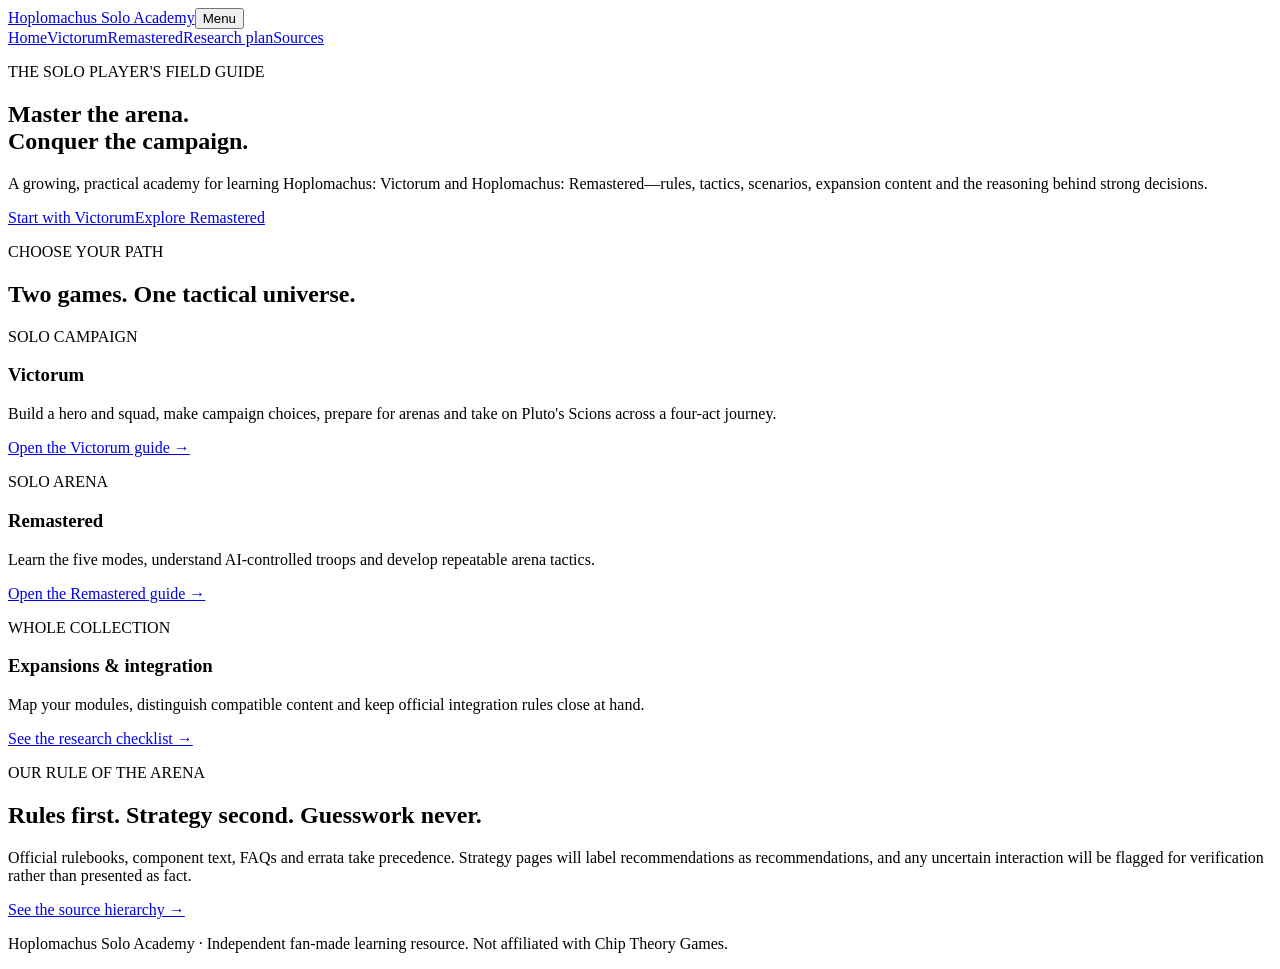
==== index.html @ a227d9bb "Add navigable Hoplomachus Academy homepage" ====
<!doctype html>
<html lang="en"><head><meta charset="utf-8"><meta name="viewport" content="width=device-width,initial-scale=1"><meta name="description" content="A practical solo guide to Hoplomachus Victorum and Remastered."><title>Hoplomachus Solo Academy</title><link rel="stylesheet" href="assets/style.css"></head>
<body><header class="site-header"><a class="brand" href="index.html">Hoplomachus <span>Solo Academy</span></a><button class="menu-toggle" aria-expanded="false" aria-controls="site-nav">Menu</button><nav id="site-nav" aria-label="Main navigation"><a href="index.html" aria-current="page">Home</a><a href="guides/victorum-start.html">Victorum</a><a href="guides/remastered-start.html">Remastered</a><a href="research/scope.html">Research plan</a><a href="sources.html">Sources</a></nav></header>
<main><section class="hero"><p class="eyebrow">THE SOLO PLAYER'S FIELD GUIDE</p><h1>Master the arena.<br><span>Conquer the campaign.</span></h1><p class="lead">A growing, practical academy for learning Hoplomachus: Victorum and Hoplomachus: Remastered—rules, tactics, scenarios, expansion content and the reasoning behind strong decisions.</p><div class="actions"><a class="button" href="guides/victorum-start.html">Start with Victorum</a><a class="button secondary" href="guides/remastered-start.html">Explore Remastered</a></div></section>
<section class="section"><div class="section-heading"><p class="eyebrow">CHOOSE YOUR PATH</p><h2>Two games. One tactical universe.</h2></div><div class="cards"><article class="card"><p class="tag">SOLO CAMPAIGN</p><h3>Victorum</h3><p>Build a hero and squad, make campaign choices, prepare for arenas and take on Pluto's Scions across a four-act journey.</p><a href="guides/victorum-start.html">Open the Victorum guide →</a></article><article class="card"><p class="tag">SOLO ARENA</p><h3>Remastered</h3><p>Learn the five modes, understand AI-controlled troops and develop repeatable arena tactics.</p><a href="guides/remastered-start.html">Open the Remastered guide →</a></article><article class="card"><p class="tag">WHOLE COLLECTION</p><h3>Expansions & integration</h3><p>Map your modules, distinguish compatible content and keep official integration rules close at hand.</p><a href="research/scope.html">See the research checklist →</a></article></div></section>
<section class="section muted"><p class="eyebrow">OUR RULE OF THE ARENA</p><h2>Rules first. Strategy second. Guesswork never.</h2><p>Official rulebooks, component text, FAQs and errata take precedence. Strategy pages will label recommendations as recommendations, and any uncertain interaction will be flagged for verification rather than presented as fact.</p><a href="sources.html">See the source hierarchy →</a></section></main><footer><p>Hoplomachus Solo Academy · Independent fan-made learning resource. Not affiliated with Chip Theory Games.</p></footer><script src="assets/site.js"></script></body></html>
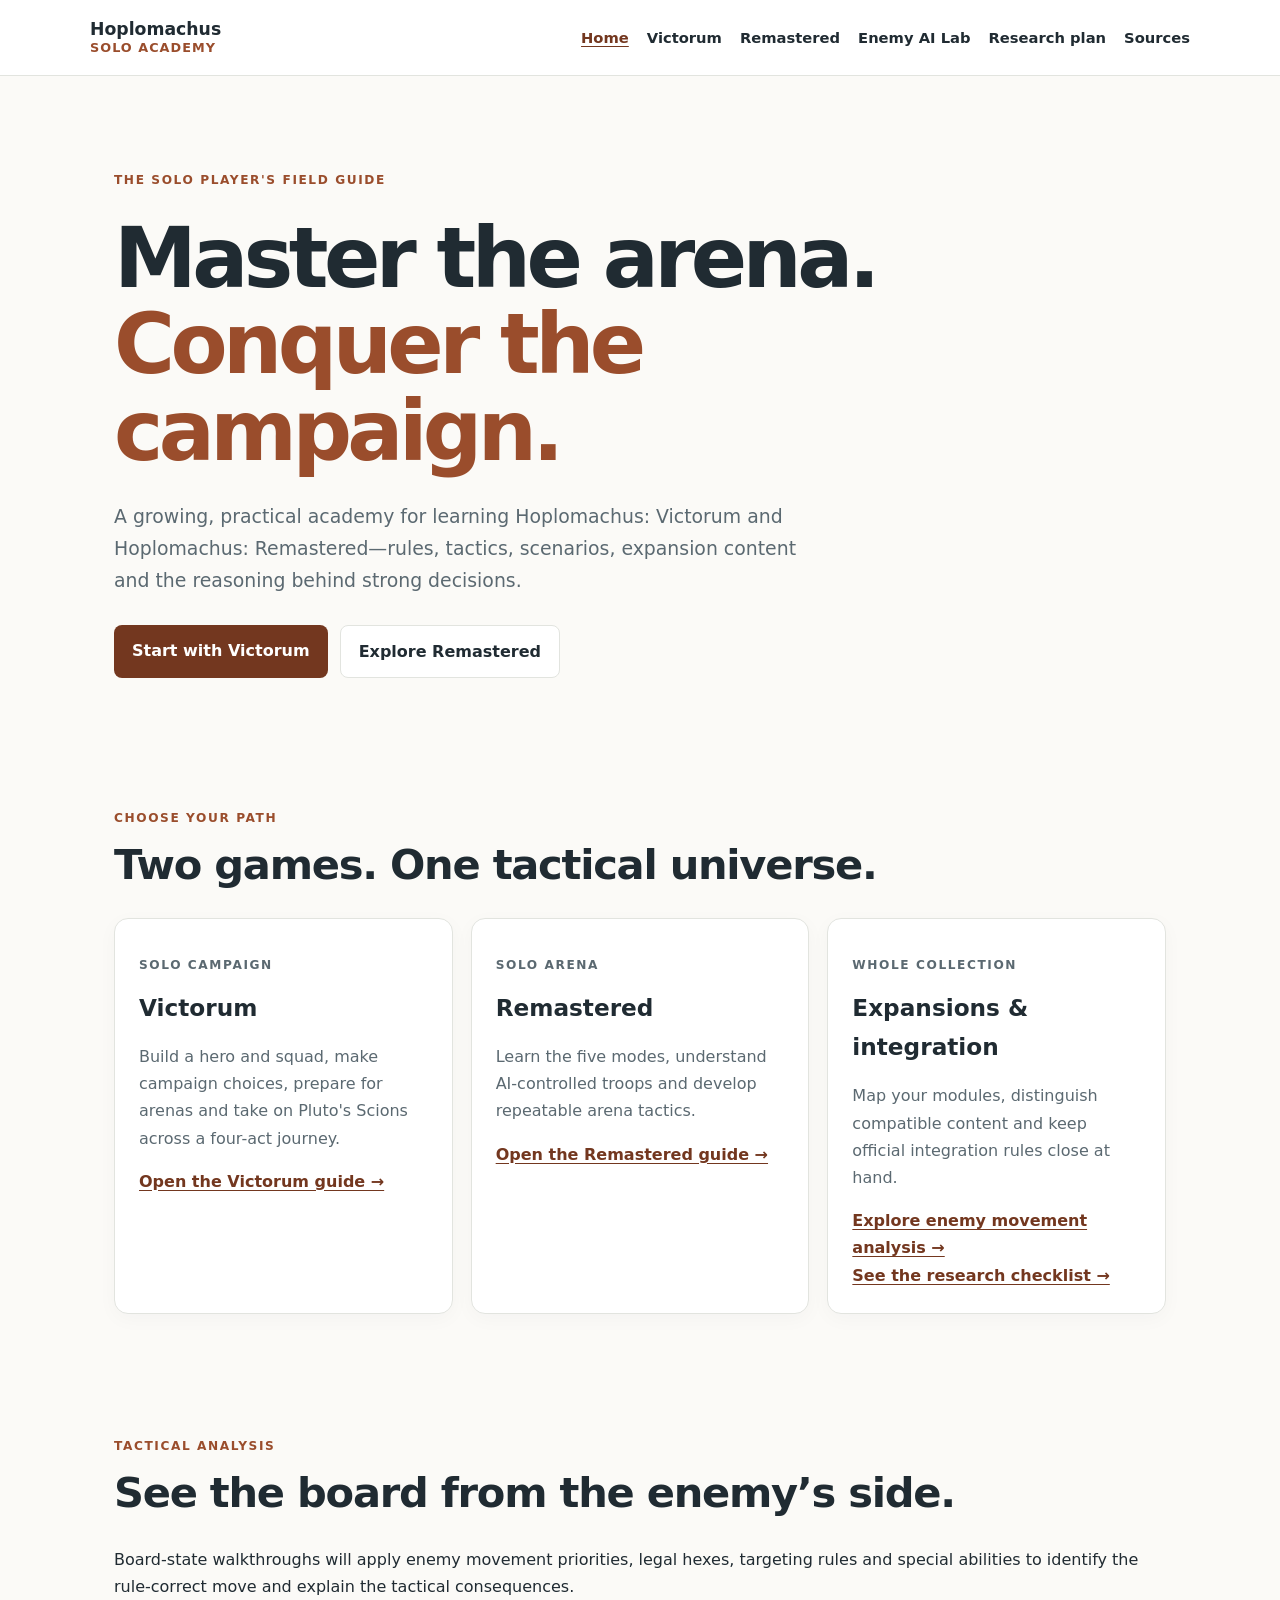
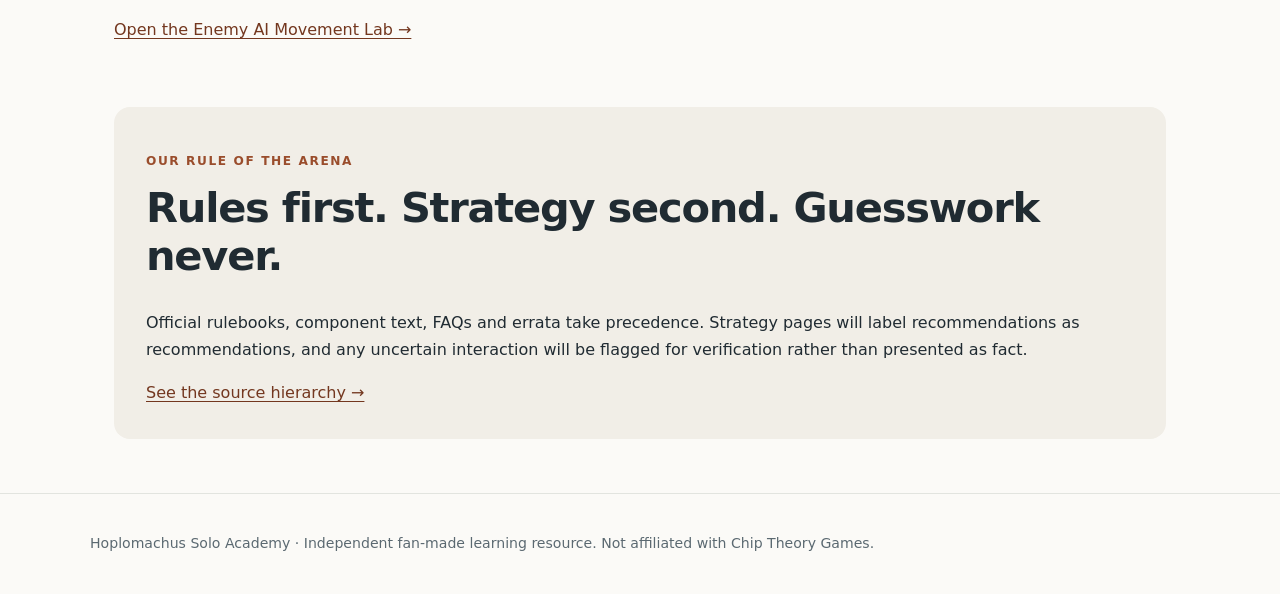
==== commit 65aaf37b: "Add enemy AI movement lab to site navigation and research plan" ====
--- a/index.html
+++ b/index.html
@@ -1,6 +1,6 @@
 <!doctype html>
 <html lang="en"><head><meta charset="utf-8"><meta name="viewport" content="width=device-width,initial-scale=1"><meta name="description" content="A practical solo guide to Hoplomachus Victorum and Remastered."><title>Hoplomachus Solo Academy</title><link rel="stylesheet" href="assets/style.css"></head>
-<body><header class="site-header"><a class="brand" href="index.html">Hoplomachus <span>Solo Academy</span></a><button class="menu-toggle" aria-expanded="false" aria-controls="site-nav">Menu</button><nav id="site-nav" aria-label="Main navigation"><a href="index.html" aria-current="page">Home</a><a href="guides/victorum-start.html">Victorum</a><a href="guides/remastered-start.html">Remastered</a><a href="research/scope.html">Research plan</a><a href="sources.html">Sources</a></nav></header>
+<body><header class="site-header"><a class="brand" href="index.html">Hoplomachus <span>Solo Academy</span></a><button class="menu-toggle" aria-expanded="false" aria-controls="site-nav">Menu</button><nav id="site-nav" aria-label="Main navigation"><a href="index.html" aria-current="page">Home</a><a href="guides/victorum-start.html">Victorum</a><a href="guides/remastered-start.html">Remastered</a><a href="guides/enemy-movement-lab.html">Enemy AI Lab</a><a href="research/scope.html">Research plan</a><a href="sources.html">Sources</a></nav></header>
 <main><section class="hero"><p class="eyebrow">THE SOLO PLAYER'S FIELD GUIDE</p><h1>Master the arena.<br><span>Conquer the campaign.</span></h1><p class="lead">A growing, practical academy for learning Hoplomachus: Victorum and Hoplomachus: Remastered—rules, tactics, scenarios, expansion content and the reasoning behind strong decisions.</p><div class="actions"><a class="button" href="guides/victorum-start.html">Start with Victorum</a><a class="button secondary" href="guides/remastered-start.html">Explore Remastered</a></div></section>
-<section class="section"><div class="section-heading"><p class="eyebrow">CHOOSE YOUR PATH</p><h2>Two games. One tactical universe.</h2></div><div class="cards"><article class="card"><p class="tag">SOLO CAMPAIGN</p><h3>Victorum</h3><p>Build a hero and squad, make campaign choices, prepare for arenas and take on Pluto's Scions across a four-act journey.</p><a href="guides/victorum-start.html">Open the Victorum guide →</a></article><article class="card"><p class="tag">SOLO ARENA</p><h3>Remastered</h3><p>Learn the five modes, understand AI-controlled troops and develop repeatable arena tactics.</p><a href="guides/remastered-start.html">Open the Remastered guide →</a></article><article class="card"><p class="tag">WHOLE COLLECTION</p><h3>Expansions & integration</h3><p>Map your modules, distinguish compatible content and keep official integration rules close at hand.</p><a href="research/scope.html">See the research checklist →</a></article></div></section>
-<section class="section muted"><p class="eyebrow">OUR RULE OF THE ARENA</p><h2>Rules first. Strategy second. Guesswork never.</h2><p>Official rulebooks, component text, FAQs and errata take precedence. Strategy pages will label recommendations as recommendations, and any uncertain interaction will be flagged for verification rather than presented as fact.</p><a href="sources.html">See the source hierarchy →</a></section></main><footer><p>Hoplomachus Solo Academy · Independent fan-made learning resource. Not affiliated with Chip Theory Games.</p></footer><script src="assets/site.js"></script></body></html>+<section class="section"><div class="section-heading"><p class="eyebrow">CHOOSE YOUR PATH</p><h2>Two games. One tactical universe.</h2></div><div class="cards"><article class="card"><p class="tag">SOLO CAMPAIGN</p><h3>Victorum</h3><p>Build a hero and squad, make campaign choices, prepare for arenas and take on Pluto's Scions across a four-act journey.</p><a href="guides/victorum-start.html">Open the Victorum guide →</a></article><article class="card"><p class="tag">SOLO ARENA</p><h3>Remastered</h3><p>Learn the five modes, understand AI-controlled troops and develop repeatable arena tactics.</p><a href="guides/remastered-start.html">Open the Remastered guide →</a></article><article class="card"><p class="tag">WHOLE COLLECTION</p><h3>Expansions & integration</h3><p>Map your modules, distinguish compatible content and keep official integration rules close at hand.</p><a href="guides/enemy-movement-lab.html">Explore enemy movement analysis →</a><br><a href="research/scope.html">See the research checklist →</a></article></div></section>
+<section class="section"><div class="section-heading"><p class="eyebrow">TACTICAL ANALYSIS</p><h2>See the board from the enemy’s side.</h2></div><p>Board-state walkthroughs will apply enemy movement priorities, legal hexes, targeting rules and special abilities to identify the rule-correct move and explain the tactical consequences.</p><a href="guides/enemy-movement-lab.html">Open the Enemy AI Movement Lab →</a></section><section class="section muted"><p class="eyebrow">OUR RULE OF THE ARENA</p><h2>Rules first. Strategy second. Guesswork never.</h2><p>Official rulebooks, component text, FAQs and errata take precedence. Strategy pages will label recommendations as recommendations, and any uncertain interaction will be flagged for verification rather than presented as fact.</p><a href="sources.html">See the source hierarchy →</a></section></main><footer><p>Hoplomachus Solo Academy · Independent fan-made learning resource. Not affiliated with Chip Theory Games.</p></footer><script src="assets/site.js"></script></body></html>
--- a/assets/style.css
+++ b/assets/style.css
@@ -0,0 +1 @@
+:root{color-scheme:light;--ink:#202b32;--muted:#5b6971;--paper:#fbfaf7;--panel:#fff;--line:#e2e4df;--accent:#9a4d2c;--accent-dark:#73371f;--soft:#f1eee7;--max:1100px}*{box-sizing:border-box}html{scroll-behavior:smooth}body{margin:0;background:var(--paper);color:var(--ink);font:16px/1.7 system-ui,-apple-system,BlinkMacSystemFont,"Segoe UI",sans-serif}a{color:var(--accent-dark);text-underline-offset:3px}a:hover{color:var(--accent);text-decoration-thickness:2px}.site-header{min-height:76px;padding:14px max(5vw,calc((100vw - var(--max))/2));display:flex;align-items:center;justify-content:space-between;gap:24px;background:#fff;border-bottom:1px solid var(--line)}.brand{font-weight:850;font-size:1.08rem;line-height:1.2;text-decoration:none;color:var(--ink)}.brand span{display:block;font-size:.8rem;font-weight:600;letter-spacing:.08em;text-transform:uppercase;color:var(--accent)}nav{display:flex;gap:18px;flex-wrap:wrap}nav a{font-size:.92rem;text-decoration:none;color:var(--ink);font-weight:650}nav a[aria-current=page]{color:var(--accent-dark);text-decoration:underline}.menu-toggle{display:none;border:1px solid var(--line);border-radius:8px;background:white;padding:8px 12px}main{max-width:var(--max);margin:auto;padding:0 24px}.hero{padding:82px 0 72px;max-width:850px}.eyebrow,.tag{font-size:.76rem;font-weight:800;letter-spacing:.13em;color:var(--accent);text-transform:uppercase}.hero h1{font-size:clamp(2.7rem,7vw,5.2rem);line-height:1.04;letter-spacing:-.055em;margin:.3em 0}.hero h1 span{color:var(--accent)}.lead{font-size:1.18rem;max-width:720px;color:var(--muted)}.actions{display:flex;gap:12px;flex-wrap:wrap;margin-top:28px}.button{display:inline-block;background:var(--accent-dark);color:white;padding:12px 18px;border-radius:8px;text-decoration:none;font-weight:750}.button:hover{background:var(--accent);color:white}.button.secondary{background:white;color:var(--ink);border:1px solid var(--line)}.section{padding:46px 0 64px}.section-heading h2,.section h2{font-size:clamp(1.8rem,4vw,2.6rem);line-height:1.15;letter-spacing:-.03em;margin:.2em 0 .7em}.cards{display:grid;grid-template-columns:repeat(3,minmax(0,1fr));gap:18px}.card{background:var(--panel);border:1px solid var(--line);border-radius:14px;padding:24px;box-shadow:0 5px 20px #202b3208}.card h3{font-size:1.45rem;margin:.3em 0}.card p{color:var(--muted)}.card a{font-weight:750}.muted{background:var(--soft);padding:32px;border-radius:16px;margin:0 0 54px}.page-intro{padding:54px 0 24px;max-width:800px}.page-intro h1{font-size:clamp(2.2rem,5vw,3.7rem);line-height:1.12;letter-spacing:-.04em;margin:.2em 0}.page-intro p{color:var(--muted);font-size:1.1rem}.content{max-width:820px;padding-bottom:70px}.content h2{margin-top:2rem;line-height:1.25}.content h3{margin-top:1.5rem}.note{padding:16px 18px;background:#f3eee5;border-left:4px solid var(--accent);border-radius:0 8px 8px 0}.checklist li{padding:.25rem 0}.source-list li{margin-bottom:14px}footer{border-top:1px solid var(--line);padding:24px max(5vw,calc((100vw - var(--max))/2));color:var(--muted);font-size:.88rem}.breadcrumbs{font-size:.9rem;color:var(--muted);margin:20px 0}@media(max-width:760px){.site-header{flex-wrap:wrap;padding:14px 20px}.menu-toggle{display:block}nav{display:none;width:100%;flex-direction:column;gap:0}nav.open{display:flex}nav a{padding:10px 0;border-top:1px solid var(--line)}main{padding:0 20px}.hero{padding:54px 0}.cards{grid-template-columns:1fr}.muted{padding:24px}.section{padding:32px 0 44px}}
